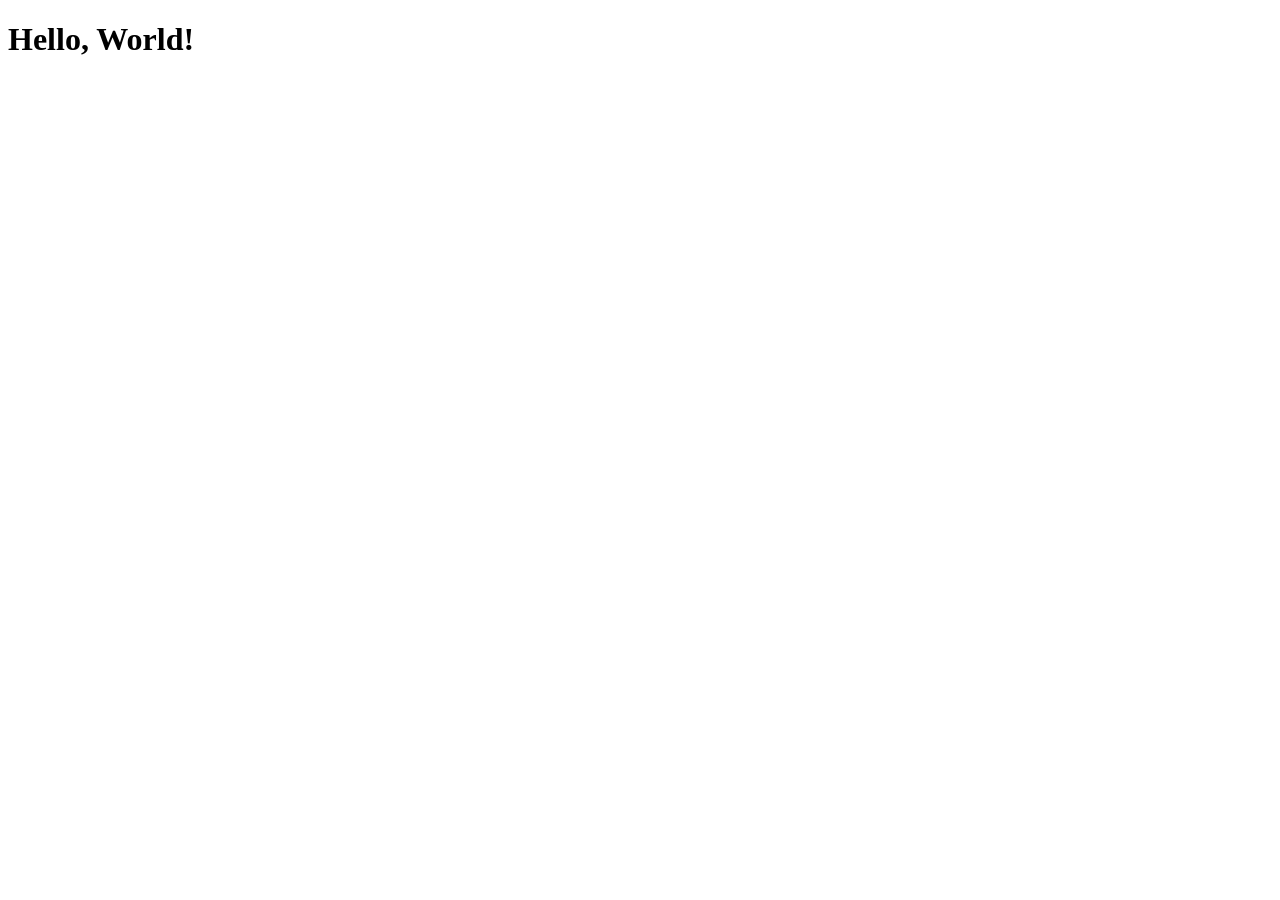
==== index.html @ d77a4b84 "a" ====
<!DOCTYPE html>
<html lang="en">
<head>
    <meta charset="UTF-8">
    <meta name="viewport" content="width=device-width, initial-scale=1.0">
    <title>Document</title>
</head>
<body>
    <h1>Hello, World!</h1>
</body>
<script src="fetch.js"></script>
<script src="script.js"></script>
</html>
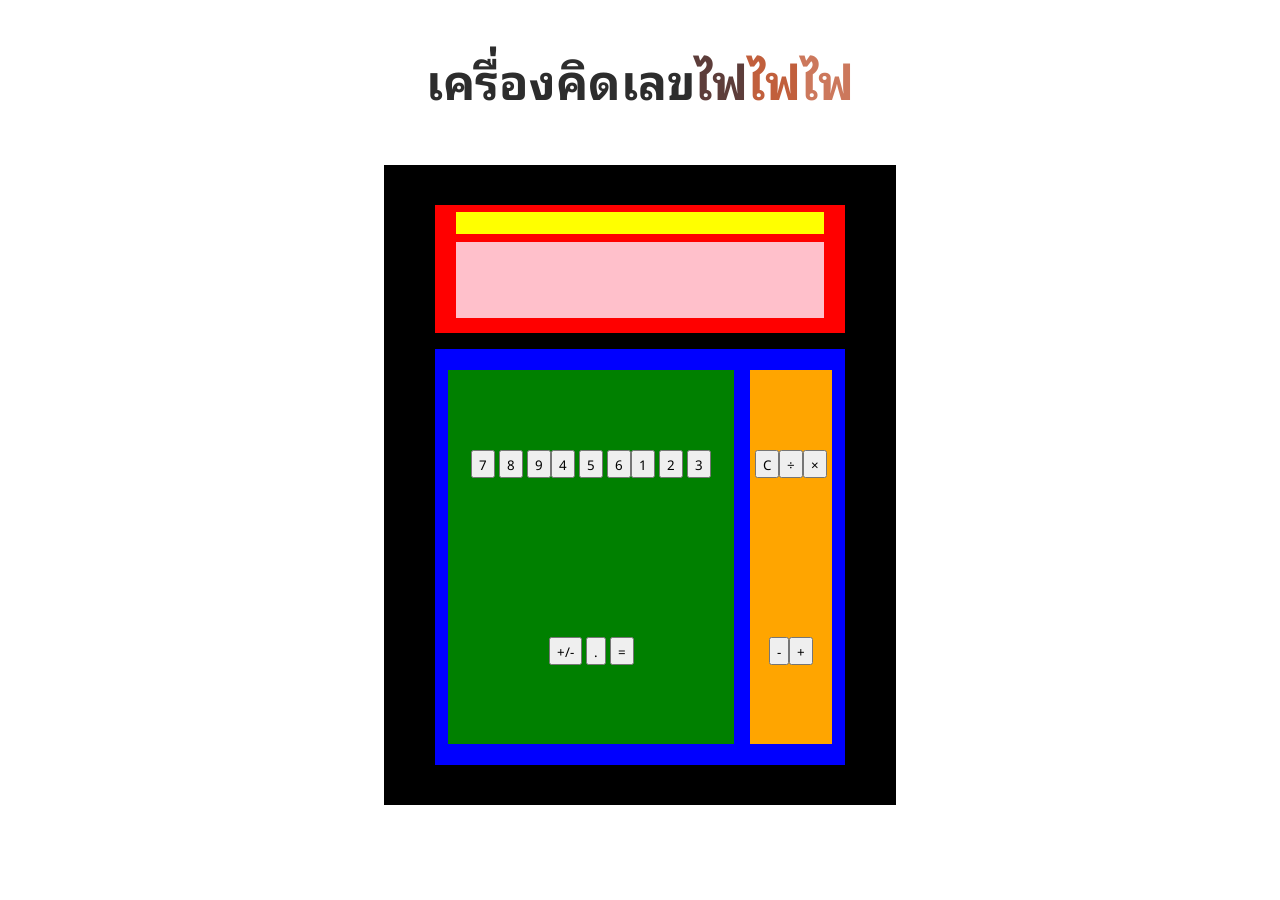
==== commit b4f3f21f: "layout" ====
--- a/index.html
+++ b/index.html
@@ -1,13 +1,65 @@
 <!DOCTYPE html>
-<html lang="en">
+<html lang="en" data-theme="light">
 <head>
     <meta charset="UTF-8">
     <meta name="viewport" content="width=device-width, initial-scale=1.0">
-    <title>Document</title>
+    <title>ไม่ใช่แคลคูลัส</title>
+    <link rel="stylesheet" href="index.css">
+    <link rel="stylesheet" href="theme.css">
+
+    <link rel="preconnect" href="https://fonts.googleapis.com">
+    <link rel="preconnect" href="https://fonts.gstatic.com" crossorigin>
+    <link href="https://fonts.googleapis.com/css2?family=Noto+Sans+Thai+Looped:wght@100..900&family=Pridi:wght@200;300;400;500;600;700&family=Prompt:ital,wght@0,100;0,200;0,300;0,400;0,500;0,600;0,700;0,800;0,900;1,100;1,200;1,300;1,400;1,500;1,600;1,700;1,800;1,900&display=swap" rel="stylesheet">
 </head>
-<body>
-    <h1>Hello, World!</h1>
+<body class="body">
+    <h1 class="title" style="text-align: center; font-size: 3rem;"><span style="color: var(--text-primary);">เครื่องคิดเลข</span><span style="color: var(--claude-cocoa);">ไฟ</span><span style="color: var(--claude-orange);">ไฟ</span><span style="color: var(--claude-orange-light);">ไฟ</span></h1>
+    
+    <!-- Calculator wrapper -->
+    <div class="container">
+        <div class="display">
+            <div class="previous"></div>
+            <div class="current"></div>
+        </div>
+        <div class="btn">
+            <div class="num">
+                <div class="row1">
+                    <button id="7">7</button>
+                    <button id="8">8</button>
+                    <button id="9">9</button>
+                </div>
+
+                <div class="row2">
+                    <button id="4">4</button>
+                    <button id="5">5</button>
+                    <button id="6">6</button>
+                </div>
+
+                <div class="row3">
+                    <button id="1">1</button>
+                    <button id="2">2</button>
+                    <button id="3">3</button>
+                </div>
+
+                <div class="row4">
+                    <button id="0">+/-</button>
+                    <button id="dot">.</button>
+                    <button id="equals">=</button>
+                </div>
+            </div>
+
+            <div class="operator">
+                <button id="clear">C</button>
+                
+                <button id="divide">÷</button>
+                <button id="multiply">×</button>
+
+                <button id="minus">-</button>
+                <button id="add">+</button>
+
+            </div>
+        </div>
+    </div>
+    <!-- Calculator wrapper -->
+
 </body>
-<script src="fetch.js"></script>
-<script src="script.js"></script>
 </html>
--- a/index.css
+++ b/index.css
@@ -0,0 +1,82 @@
+*{
+    font-family: 'Noto Sans Thai Looped', sans-serif;
+}
+
+.body{
+    display: flex;
+    justify-content: center;
+    align-items: center;
+    flex-direction: column;
+}
+
+.title{
+    margin-bottom: 2rem;
+}
+.container{
+    margin: 1rem 0 1rem 0;
+    display: flex;
+    width: 32rem;
+    height: 40rem;
+    background-color: black;
+    box-sizing: border-box;
+    justify-content: center;
+    align-items: center;
+    flex-direction: column;
+}
+.display {
+    display: flex;
+    background-color: red;
+    width: 80%;
+    height: 8rem;
+    justify-content: center;
+    align-items: center;
+    flex-direction: column;
+    box-sizing: border-box;
+}
+.previous {
+    display: flex;
+    background-color: yellow;
+    width: 90%;
+    height: 17%;
+}
+.current {
+    display: flex;
+    background-color: pink;
+    width: 90%;
+    height: 60%;
+    margin: 0.5rem 0;
+}
+
+.btn {
+    width: 80%;
+    height: 26rem;
+    background-color: blue;
+    margin-top: 1rem;
+    display: flex;
+    flex-direction: row;
+    justify-content: center;
+    align-items: center;
+}
+
+.num{
+    width: 70%;
+    height: 90%;
+    background-color: green;
+    margin-right: 1rem;
+    display: flex;
+    flex-wrap: wrap;
+    justify-content: center;
+    align-items: center;
+    box-sizing: border-box;
+}
+
+.operator{
+    width: 20%;
+    height: 90%;
+    background-color: orange;
+    display: flex;
+    justify-content: center;
+    align-items: center;
+    box-sizing: border-box;
+    flex-wrap: wrap;
+}
--- a/theme.css
+++ b/theme.css
@@ -0,0 +1,20 @@
+
+:root[data-theme="light"] {
+  /* Same as default root */
+  --claude-orange: #C15F3C;
+  --claude-orange-light: #CC785C;
+  --claude-cocoa: #5D3D3A;
+  --text-primary: #2D2D2D;
+  --background-primary: #FFFFFF;
+  --background-secondary: #F5F5F5;
+}
+
+:root[data-theme="dark"] {
+  /* Dark Mode */
+  --claude-orange: #D97B5A;
+  --claude-orange-light: #E89975;
+  --claude-cocoa: #5D3D3A; /* Assuming same as light, adjust if needed */
+  --text-primary: #F0F0F0;
+  --background-primary: #202121;
+  --background-secondary: #2C2C2C;
+}
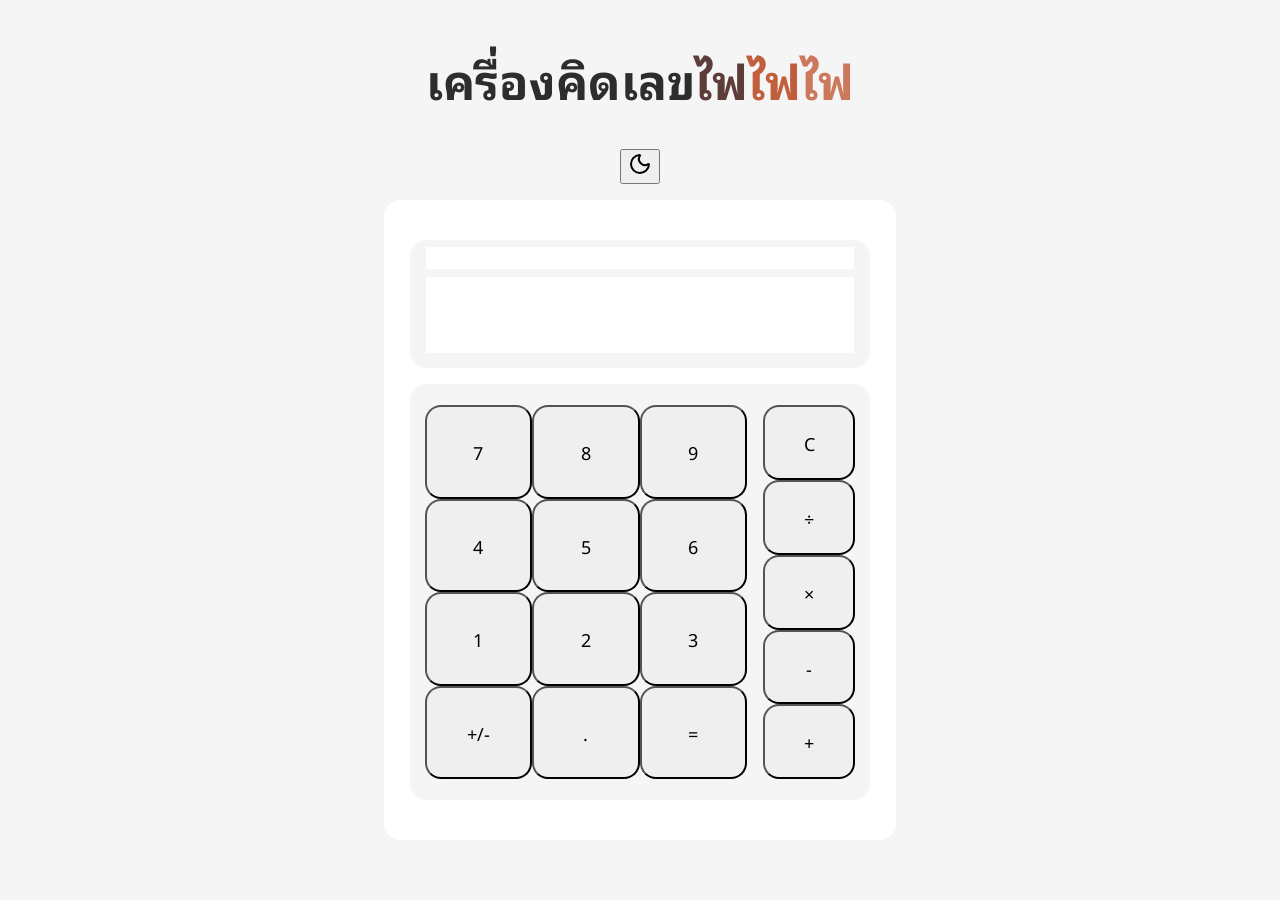
==== commit b14d84a9: "get in github u dumbass" ====
--- a/index.html
+++ b/index.html
@@ -13,7 +13,11 @@
 </head>
 <body class="body">
     <h1 class="title" style="text-align: center; font-size: 3rem;"><span style="color: var(--text-primary);">เครื่องคิดเลข</span><span style="color: var(--claude-cocoa);">ไฟ</span><span style="color: var(--claude-orange);">ไฟ</span><span style="color: var(--claude-orange-light);">ไฟ</span></h1>
-    
+
+    <button class="theme-toggle" id="theme-toggle">
+        <svg xmlns="http://www.w3.org/2000/svg" width="24" height="24" viewBox="0 0 24 24" fill="none" stroke="currentColor" stroke-width="2" stroke-linecap="round" stroke-linejoin="round" class="lucide lucide-moon-icon lucide-moon"><path d="M20.985 12.486a9 9 0 1 1-9.473-9.472c.405-.022.617.46.402.803a6 6 0 0 0 8.268 8.268c.344-.215.825-.004.803.401"/></svg>
+    </button>
+
     <!-- Calculator wrapper -->
     <div class="container">
         <div class="display">
@@ -22,29 +26,21 @@
         </div>
         <div class="btn">
             <div class="num">
-                <div class="row1">
                     <button id="7">7</button>
                     <button id="8">8</button>
                     <button id="9">9</button>
-                </div>
 
-                <div class="row2">
                     <button id="4">4</button>
                     <button id="5">5</button>
                     <button id="6">6</button>
-                </div>
 
-                <div class="row3">
                     <button id="1">1</button>
                     <button id="2">2</button>
                     <button id="3">3</button>
-                </div>
 
-                <div class="row4">
                     <button id="0">+/-</button>
                     <button id="dot">.</button>
                     <button id="equals">=</button>
-                </div>
             </div>
 
             <div class="operator">
--- a/index.css
+++ b/index.css
@@ -7,6 +7,7 @@
     justify-content: center;
     align-items: center;
     flex-direction: column;
+    background-color: var(--background-secondary);
 }
 
 .title{
@@ -17,66 +18,92 @@
     display: flex;
     width: 32rem;
     height: 40rem;
-    background-color: black;
+    background-color: var(--background-primary);
     box-sizing: border-box;
     justify-content: center;
     align-items: center;
     flex-direction: column;
+    border-radius: 1rem;
 }
 .display {
     display: flex;
-    background-color: red;
-    width: 80%;
+    background-color: var(--background-secondary);
+    width: 90%;
     height: 8rem;
     justify-content: center;
     align-items: center;
     flex-direction: column;
     box-sizing: border-box;
+    border-radius: 1rem;
 }
 .previous {
     display: flex;
-    background-color: yellow;
-    width: 90%;
+    background-color: var(--background-primary);
+    width: 93%;
     height: 17%;
 }
 .current {
     display: flex;
-    background-color: pink;
-    width: 90%;
+    background-color: var(--background-primary);
+    width: 93%;
     height: 60%;
     margin: 0.5rem 0;
 }
 
 .btn {
-    width: 80%;
+    width: 90%;
     height: 26rem;
-    background-color: blue;
+    background-color: var(--background-secondary);
     margin-top: 1rem;
     display: flex;
     flex-direction: row;
     justify-content: center;
     align-items: center;
+    border-radius: 1rem;
 }
 
 .num{
     width: 70%;
     height: 90%;
-    background-color: green;
     margin-right: 1rem;
-    display: flex;
-    flex-wrap: wrap;
-    justify-content: center;
-    align-items: center;
+    display: grid;
+    grid-template-columns: repeat(3, 1fr);
     box-sizing: border-box;
+}
+
+
+.num button{
+    border-radius: 1rem;
+    font-size: large;
+}
+
+.num button:hover{
+    background-color: var(--claude-orange-light);
+    cursor: pointer;
+}
+
+.num button:active{
+    background-color: var(--claude-orange);
 }
 
 .operator{
     width: 20%;
     height: 90%;
-    background-color: orange;
-    display: flex;
-    justify-content: center;
-    align-items: center;
+    display: grid;
+    grid-template-rows: repeat(5,1fr);
     box-sizing: border-box;
-    flex-wrap: wrap;
 }
+
+.operator button{
+    border-radius: 1rem;
+    font-size: large;
+}
+
+.operator button:hover{
+    background-color: var(--claude-orange-light);
+    cursor: pointer;
+}
+
+.operator button:active{
+    background-color: var(--claude-orange);
+}
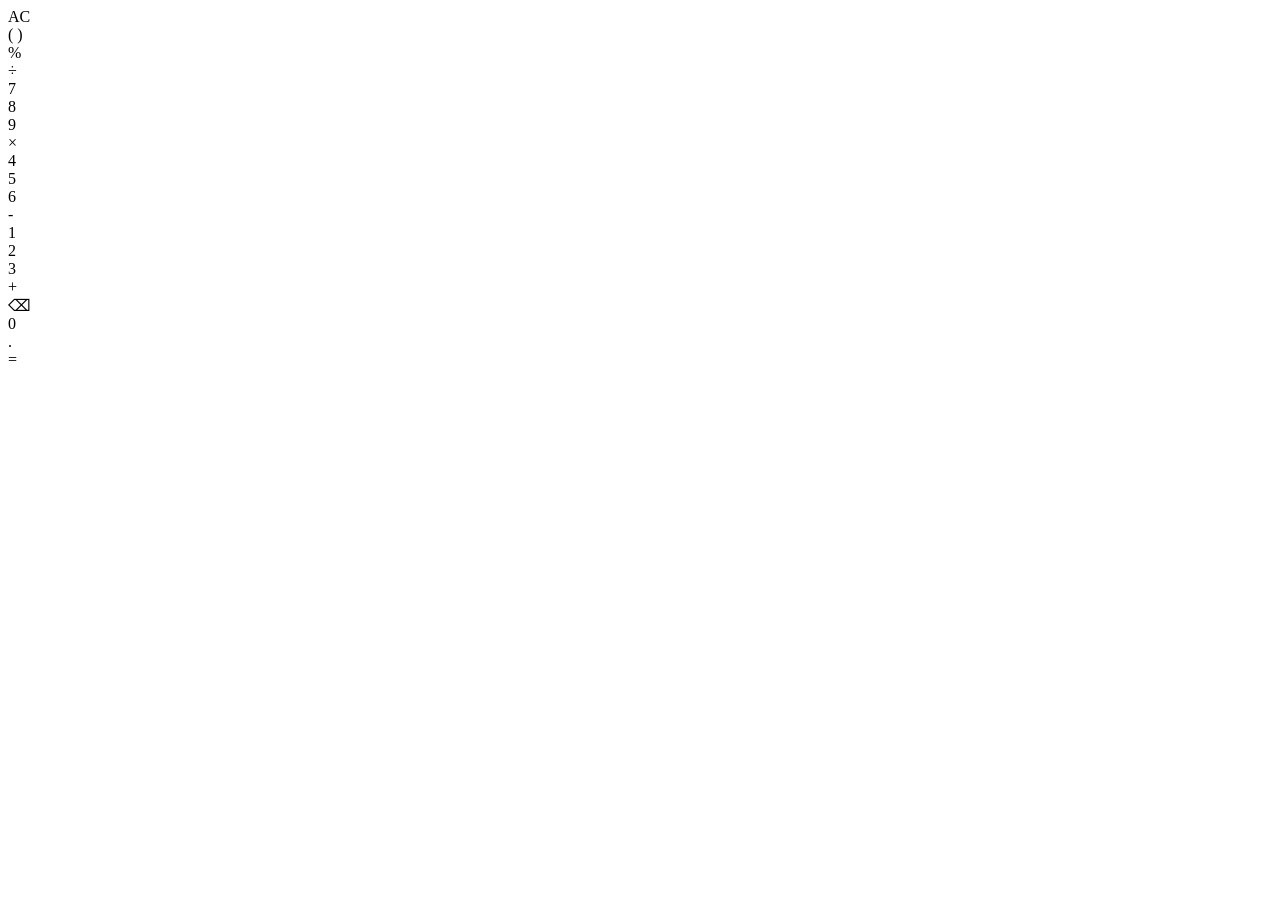
==== commit 9d3d007b: "new layout" ====
--- a/index.html
+++ b/index.html
@@ -11,51 +11,104 @@
     <link rel="preconnect" href="https://fonts.gstatic.com" crossorigin>
     <link href="https://fonts.googleapis.com/css2?family=Noto+Sans+Thai+Looped:wght@100..900&family=Pridi:wght@200;300;400;500;600;700&family=Prompt:ital,wght@0,100;0,200;0,300;0,400;0,500;0,600;0,700;0,800;0,900;1,100;1,200;1,300;1,400;1,500;1,600;1,700;1,800;1,900&display=swap" rel="stylesheet">
 </head>
-<body class="body">
-    <h1 class="title" style="text-align: center; font-size: 3rem;"><span style="color: var(--text-primary);">เครื่องคิดเลข</span><span style="color: var(--claude-cocoa);">ไฟ</span><span style="color: var(--claude-orange);">ไฟ</span><span style="color: var(--claude-orange-light);">ไฟ</span></h1>
+<body>
 
-    <button class="theme-toggle" id="theme-toggle">
-        <svg xmlns="http://www.w3.org/2000/svg" width="24" height="24" viewBox="0 0 24 24" fill="none" stroke="currentColor" stroke-width="2" stroke-linecap="round" stroke-linejoin="round" class="lucide lucide-moon-icon lucide-moon"><path d="M20.985 12.486a9 9 0 1 1-9.473-9.472c.405-.022.617.46.402.803a6 6 0 0 0 8.268 8.268c.344-.215.825-.004.803.401"/></svg>
-    </button>
+    <div class="app">
+        <div class="calculator">
 
-    <!-- Calculator wrapper -->
-    <div class="container">
-        <div class="display">
-            <div class="previous"></div>
-            <div class="current"></div>
-        </div>
-        <div class="btn">
-            <div class="num">
-                    <button id="7">7</button>
-                    <button id="8">8</button>
-                    <button id="9">9</button>
-
-                    <button id="4">4</button>
-                    <button id="5">5</button>
-                    <button id="6">6</button>
-
-                    <button id="1">1</button>
-                    <button id="2">2</button>
-                    <button id="3">3</button>
-
-                    <button id="0">+/-</button>
-                    <button id="dot">.</button>
-                    <button id="equals">=</button>
+            <div class="display">
+                <div class="content">
+                    <div class="input">
+                        <div class="output"></div>
+                    </div>
+                </div>
             </div>
 
-            <div class="operator">
-                <button id="clear">C</button>
+            <div class="keys">
+
+                <div data-key="clear" class="key action">
+                    <span>AC</span>
+                </div>
                 
-                <button id="divide">÷</button>
-                <button id="multiply">×</button>
+                <div data-key="brackets" class="key action">
+                    <span>( )</span>
+                </div>
 
-                <button id="minus">-</button>
-                <button id="add">+</button>
+                <div data-key="%" class="key action">
+                    <span>%</span>
+                </div>
+
+                <div data-key="/" class="key action">
+                    <span>÷</span>
+                </div>
+
+                <div data-key="7" class="key action">
+                    <span>7</span>
+                </div>
+
+                <div data-key="8" class="key action">
+                    <span>8</span>
+                </div>
+
+                <div data-key="9" class="key action">
+                    <span>9</span>
+                </div>
+
+                <div data-key="*" class="key action">
+                    <span>×</span>
+
+                <div data-key="4" class="key action">
+                    <span>4</span>
+                </div>
+
+                <div data-key="5" class="key action">
+                    <span>5</span>
+                </div>
+
+                <div data-key="6" class="key action">
+                    <span>6</span>
+                </div>
+
+                <div data-key="-" class="key action">
+                    <span>-</span>
+                </div>
+
+                <div data-key="1" class="key action">
+                    <span>1</span>
+                </div>
+
+                <div data-key="2" class="key action">
+                    <span>2</span>
+                </div>
+
+                <div data-key="3" class="key action">
+                    <span>3</span>
+                </div>
+
+                <div data-key="+" class="key action">
+                    <span>+</span>
+                </div>
+
+                <div data-key="backspace" class="key action">
+                    <span>⌫</span>
+                </div>
+
+                <div data-key="0" class="key action">
+                    <span>0</span>
+                </div>
+
+                <div data-key="." class="key action">
+                    <span>.</span>
+                </div>
+
+                <div data-key="=" class="key action">
+                    <span>=</span>
+                </div>
 
             </div>
         </div>
     </div>
-    <!-- Calculator wrapper -->
 
+    <script src="main.js"></script>
 </body>
 </html>
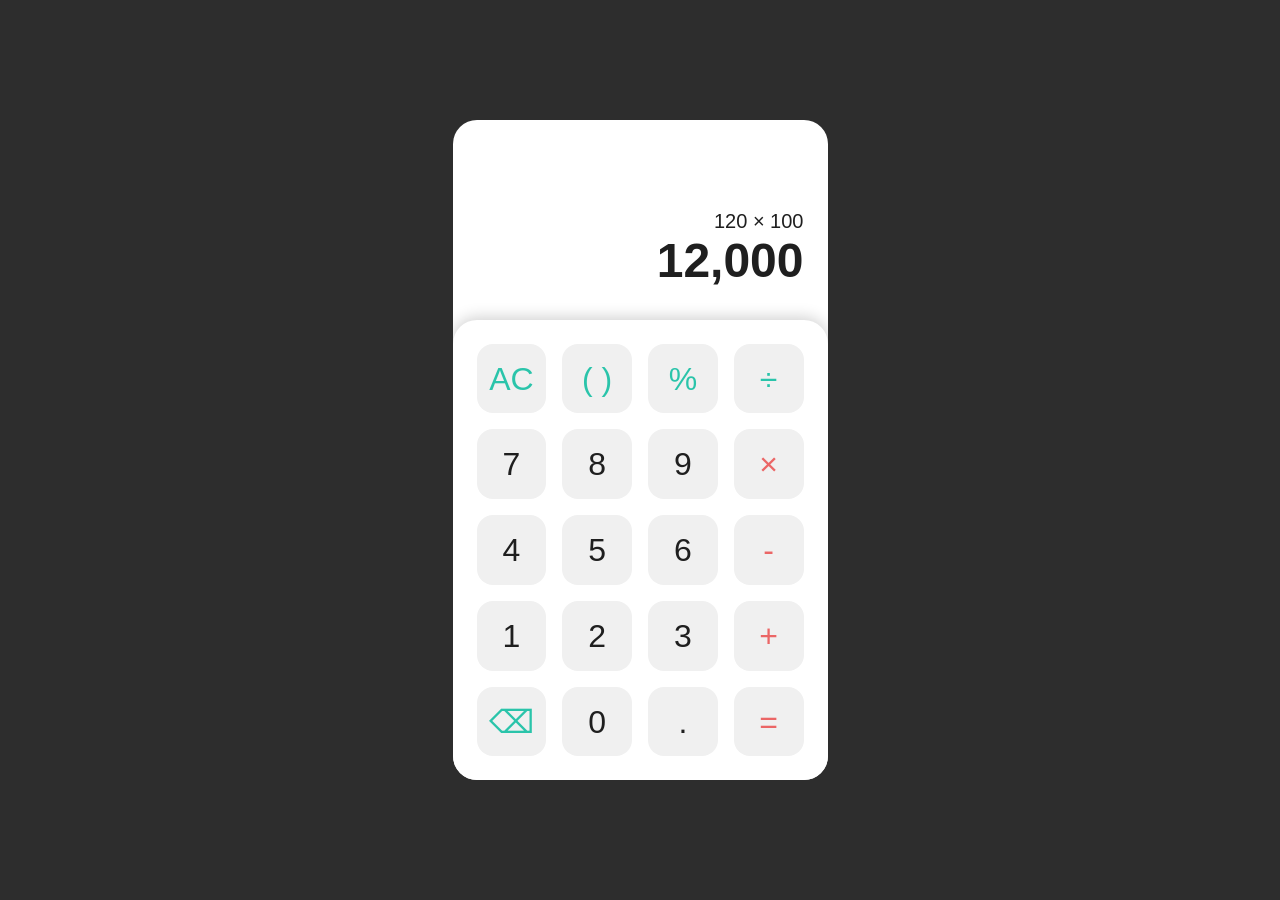
==== commit 9da48b7c: "fixing style" ====
--- a/index.html
+++ b/index.html
@@ -11,15 +11,17 @@
     <link rel="preconnect" href="https://fonts.gstatic.com" crossorigin>
     <link href="https://fonts.googleapis.com/css2?family=Noto+Sans+Thai+Looped:wght@100..900&family=Pridi:wght@200;300;400;500;600;700&family=Prompt:ital,wght@0,100;0,200;0,300;0,400;0,500;0,600;0,700;0,800;0,900;1,100;1,200;1,300;1,400;1,500;1,600;1,700;1,800;1,900&display=swap" rel="stylesheet">
 </head>
-<body>
+<body style="background-color: var(--page-background);">
 
     <div class="app">
         <div class="calculator">
 
             <div class="display">
                 <div class="content">
-                    <div class="input">
-                        <div class="output"></div>
+                    <div class="input">120 <span>
+                        ×</span> 100
+                    </span>
+                        <div class="output">12,000</div>
                     </div>
                 </div>
             </div>
@@ -38,54 +40,55 @@
                     <span>%</span>
                 </div>
 
-                <div data-key="/" class="key action">
+                <div data-key="/" class="key action operator">
                     <span>÷</span>
                 </div>
 
-                <div data-key="7" class="key action">
+                <div data-key="7" class="key">
                     <span>7</span>
                 </div>
 
-                <div data-key="8" class="key action">
+                <div data-key="8" class="key">
                     <span>8</span>
                 </div>
 
-                <div data-key="9" class="key action">
+                <div data-key="9" class="key">
                     <span>9</span>
                 </div>
 
-                <div data-key="*" class="key action">
+                <div data-key="*" class="key operator">
                     <span>×</span>
+                </div>
 
-                <div data-key="4" class="key action">
+                <div data-key="4" class="key">
                     <span>4</span>
                 </div>
 
-                <div data-key="5" class="key action">
+                <div data-key="5" class="key">
                     <span>5</span>
                 </div>
 
-                <div data-key="6" class="key action">
+                <div data-key="6" class="key">
                     <span>6</span>
                 </div>
 
-                <div data-key="-" class="key action">
+                <div data-key="-" class="key operator">
                     <span>-</span>
                 </div>
 
-                <div data-key="1" class="key action">
+                <div data-key="1" class="key">
                     <span>1</span>
                 </div>
 
-                <div data-key="2" class="key action">
+                <div data-key="2" class="key">
                     <span>2</span>
                 </div>
 
-                <div data-key="3" class="key action">
+                <div data-key="3" class="key">
                     <span>3</span>
                 </div>
 
-                <div data-key="+" class="key action">
+                <div data-key="+" class="key operator">
                     <span>+</span>
                 </div>
 
@@ -93,15 +96,15 @@
                     <span>⌫</span>
                 </div>
 
-                <div data-key="0" class="key action">
+                <div data-key="0" class="key">
                     <span>0</span>
                 </div>
 
-                <div data-key="." class="key action">
+                <div data-key="." class="key">
                     <span>.</span>
                 </div>
 
-                <div data-key="=" class="key action">
+                <div data-key="=" class="key operator">
                     <span>=</span>
                 </div>
 
--- a/index.css
+++ b/index.css
@@ -0,0 +1,103 @@
+* {
+    margin: 0;
+    padding: 0;
+    box-sizing: border-box;
+    font-family: sans-serif;
+}
+
+.app{
+    display: flex;
+    justify-content: center;
+    align-items: center;
+    height: 100vh;
+}
+
+.calculator{
+    background-color: var(--background-primary);
+    width: 100%;
+    max-width: 375px;
+    min-height: 640px;
+    flex-direction: column;
+    border-radius: 1.5rem;
+    overflow: hidden;
+}
+
+.display{
+    min-height: 200px;
+    padding: 1.5rem;
+    display: flex;
+    justify-content: flex-end;
+    align-items: flex-end;
+    color: var(--text-primary);
+    text-align: right;
+    flex: 1 1 0%;
+}
+
+.display .input{
+    font-size: 1.25rem;
+    margin-bottom: 0.5rem;
+}
+
+.display .output{
+    font-size: 3rem;
+    font-weight: 700;
+    width: 100%;
+    max-width: 100%;
+    overflow: auto;
+}
+
+.display .operator{
+    color: var(--claude-orange);
+}
+
+.display .brackets,
+.display .percent{
+    color: var(--claude-orange-light);
+}
+
+.keys{
+    background-color: var(--background-primary);
+    padding: 1.5rem;
+    border-radius: 1.5rem 1.5rem 0 0;
+    display: grid;
+    grid-template-columns: repeat(4,1fr);
+    grid-template-rows: repeat(5,1fr);
+    grid-gap: 1rem;
+    box-shadow: 0px -2px 16px rgba(0, 0, 0, 0.2);
+}
+
+.keys .key{
+    position: relative;
+    cursor: pointer;
+
+    display: block;
+    height: 0;
+    padding-top: 100%;
+    background-color: var(--background-secondary);
+    border-radius: 1rem;
+    transition: 0.2s;
+    user-select: none;
+}
+
+.keys .key span{
+    position: absolute;
+    top: 50%;
+    left: 50%;
+    transform: translate(-50%, -50%);
+
+    font-size: 2rem;
+    font-weight: 500;
+    color: var(--text-primary);
+}
+
+.keys .key:hover{
+    box-shadow: inset 0px 0px 8px rgba(0, 0, 0, 0.2);
+}
+
+.keys .key.operator span{
+    color: var(--operator-btn);
+}
+
+.keys .key.action span{
+    color: var(--action-btn);
+}
--- a/theme.css
+++ b/theme.css
@@ -1,20 +1,24 @@
 
 :root[data-theme="light"] {
-  /* Same as default root */
-  --claude-orange: #C15F3C;
-  --claude-orange-light: #CC785C;
-  --claude-cocoa: #5D3D3A;
-  --text-primary: #2D2D2D;
+  --claude-orange: #FF6B35;
+  --claude-orange-light: #FF8C42;
+  --claude-cocoa: #4A4A4A;
+  --text-primary: #1F1F1F;
   --background-primary: #FFFFFF;
-  --background-secondary: #F5F5F5;
+  --background-secondary: #F0F0F0;
+  --page-background: #2d2d2d;
+  --operator-btn: #EB6666;
+  --action-btn: #2ac4aa;
 }
 
 :root[data-theme="dark"] {
-  /* Dark Mode */
-  --claude-orange: #D97B5A;
-  --claude-orange-light: #E89975;
-  --claude-cocoa: #5D3D3A; /* Assuming same as light, adjust if needed */
-  --text-primary: #F0F0F0;
-  --background-primary: #202121;
-  --background-secondary: #2C2C2C;
+  --claude-orange: #FF9A56;
+  --claude-orange-light: #FFB380;
+  --claude-cocoa: #B8B8B8;
+  --text-primary: #FFFFFF;
+  --background-primary: #1A1A1A;
+  --background-secondary: #2D2D2D;
+  --page-background: #f2f1f1;
+  --operator-btn: #EB6666;
+  --action-btn: #26FED7;
 }
